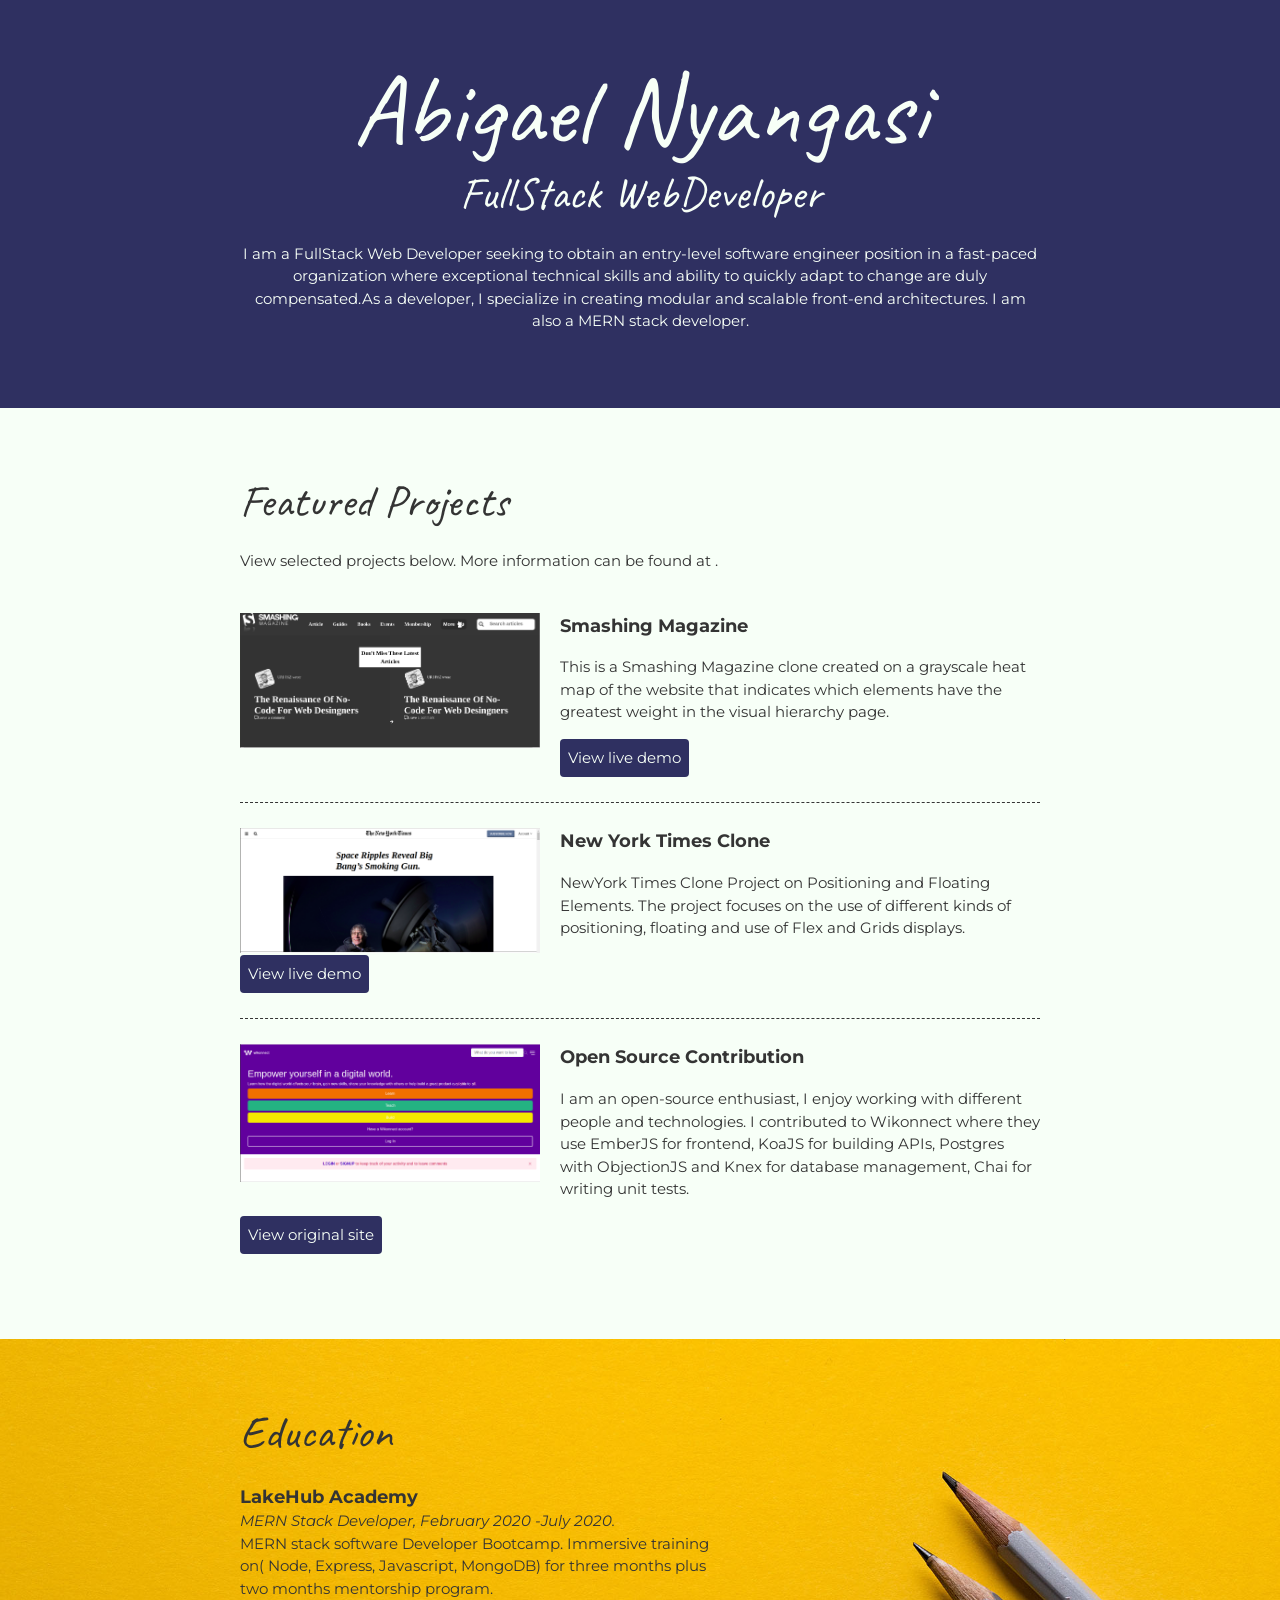
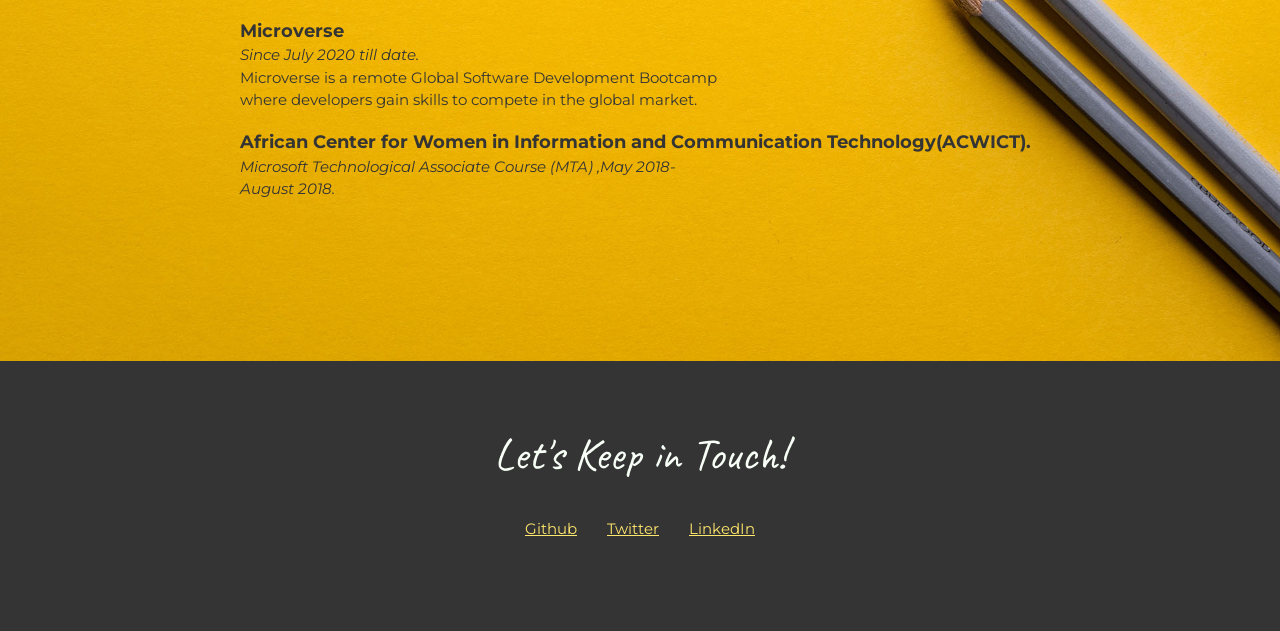
==== index.html @ 342f94f0 "edit files." ====
<!DOCTYPE html>
<html lang="en">
  <head>
    <meta charset="UTF-8">
    <meta name="viewport" content="width=device-width, initial-scale=1.0">
    <title>Abigael Nyangasi, FullStack WebDeveloper</title>
     <link href="https://fonts.googleapis.com/css?family=Caveat|Montserrat:400,600&display=swap" rel="stylesheet">
    <link rel="stylesheet" href="css/styles.css">
  </head>
  <body>
    <main>
      <!-- ***********************  ABOUT / PROFILE  *********************** -->
      <header>
        <div class="content-wrap">
          <h1>Abigael Nyangasi</h1>
          <h2>FullStack WebDeveloper</h2>

          <p>I am a FullStack Web Developer seeking to obtain an entry-level software engineer position in a fast-paced organization where exceptional technical skills and ability to quickly adapt to change are duly compensated.As a developer, I specialize in creating modular and scalable front-end architectures. I am also a MERN stack developer. </p>
        </div>
      </header>

      <!-- ********************  PROJECTS / PORTFOLIO  ********************* -->
      <section class="projects">
        <div class="content-wrap divider">
          <h2>Featured Projects</h2>
          <p>View selected projects below. More information can be found at <a href="https://github.com/IjayAbby"></a>.</p>

          <!-- Project 1 -->
          <section class="project-item">
            <img src="images/smashing-magazine.png" alt="course thumbnail">
            <h3>Smashing Magazine</h3>
            <p>This is a Smashing Magazine clone created on a grayscale heat map of the website that indicates which elements have the greatest weight in the visual hierarchy page.</p>
            <a class="btn" href="https://raw.githack.com/RICKCOYL/Design-Teardown/homepage/index.html" target="_blank"> View live demo</a>
          </section>

          <!-- Project 2 -->
          <section class="project-item">
            <img src="images/nyt-clone.png" alt="website thumbnail">
            <h3>New York Times Clone</h3>
            <p>NewYork Times Clone  Project on Positioning and Floating Elements. The project focuses on the use of different kinds of positioning, floating and use of Flex and Grids displays.</p>
            <a class="btn" href="https://raw.githack.com/IjayAbby/new-york-times-clone/development/index.html" target="_blank">View live demo</a>
          </section>

          <!-- Project 3 -->
          <section class="project-item">
            <img src="images/wikonnect.png" alt="website thumbnail">
            <h3>Open Source Contribution</h3>
            <p>I am an open-source enthusiast, I enjoy working with different people and technologies. I contributed to Wikonnect where they use EmberJS for frontend, KoaJS for building APIs, Postgres with ObjectionJS and Knex for database management, Chai for writing unit tests.</p>
            <a class="btn" href="https://app.wikonnect.org/" target="_blank">View original site</a>
          </section>
        </div>
      </section>


      <!-- ******************  EDUCATION & CERTIFICATIONS ****************** -->
      <section class="education item-details">
        <div class="content-wrap">
          <h2>Education</h2>

          <section>
            <h3>LakeHub Academy</h3>
            <p>MERN Stack Developer, February 2020 -July 2020.</p>
            <p>MERN stack software Developer Bootcamp. Immersive training on( Node, Express, Javascript, MongoDB) for three months plus two months mentorship program.</p>
          </section>

          <section>
            <h3>Microverse</h3>
            <p>Since July 2020 till date.</p>
            <p>Microverse is a remote Global Software Development Bootcamp where developers gain skills to compete in the global market.</p>
          </section>

          <section>
            <h3>African Center for Women in Information and Communication Technology(ACWICT).</h3>
            <p>Microsoft Technological Associate Course (MTA) ,May 2018-August 2018.</p>
          </section>
        </div>
      </section>

      <!-- *****************  CONTACT INFO / SOCIAL MEDIA  ***************** -->
      <footer>
        <div class="content-wrap">
          <h2>Let's Keep in Touch!</h2>

          <!-- Social media and contact links. Add or remove any networks. -->
          <ul class="contact-list">
            <li><a href="https://github.com/IjayAbby">Github</a></li>
            <li><a href="https://twitter.com/Ijay_js" target="_blank">Twitter</a></li>
            <li><a href="https://www.linkedin.com/in/ijayabby4/" target="_blank">LinkedIn</a></li>
          </ul>
        </div>
      </footer>
    </main>
  </body>
</html>
---- css/styles.css ----
/*
COLOR PALETTE
https://coolors.co/f7fff7-343434-2f3061-ffe66d-a1c6d7
#F7FFF7 - almost white
#343434 - dark gray - almost black
#2F3061 - blue dark
#FFE66D - yellow
#A1C6D7 - blue light
*/


/* Global styles
------------------------------------*/
html {
  box-sizing: border-box;
}
*, *:before, *:after {
  box-sizing: inherit;
}

body {
  color: #343434;
  margin: 0;
  padding: 0;
  font-family: 'Montserrat', sans-serif;
  font-size: 15px;
  line-height: 1.5;
}
img {
  width: 300px;
}
a {
  color: #FFE66D;
}
a:hover {
  text-decoration: none;
}
h1, h2 {
  font-family: 'Caveat', cursive;
  font-weight: 400;
  margin: 0;
}
h1 {
  font-size: 100px;
  line-height: 1;
}
h2 {
  font-size: 45px;
}

.content-wrap {
  max-width: 800px;
  width: 85%;
  margin: 0 auto;
  padding: 60px 0;
}
.item-details h3 {
  margin-bottom: 0;
}
.item-details h3 + p {
  font-style: italic;
}
.item-details h3 ~ p {
  margin: 0;
}
.divider > section {
  overflow: hidden;
  border-bottom: 1px dashed #343434;
  padding: 25px 0;
}
.divider > section:last-of-type {
  border: none;
}


/* Profile
------------------------------------*/
header {
  background: #2F3061;
  color: #F7FFF7;
}


/* Projects
------------------------------------*/
.projects {
  background: #F7FFF7;
}
.projects a {
  color: #2F3061;
}
.projects .btn {
  background: #2F3061;
  color: #F7FFF7;
  text-decoration: none;
  padding: 8px;
  border-radius: 4px;
  display: inline-block;
}
.projects .btn:hover {
  background: rgba(47,48,97,80%);
}
.project-item h3 {
  margin-top: 0;
}



/* Work Experience
------------------------------------*/
.work-experience {
  background: #A1C6D7;
}



/* Education
------------------------------------*/
.education {
  background-image: url(../images/joanna-kosinska-unsplash.jpg);
  background-position: top right;
  background-size: cover;
  padding-bottom: 100px;
}
.education p {
  width: 60%;
}


/* Contact Info
------------------------------------*/
footer {
  background: #343434;
  color: #F7FFF7;
}
.contact-list {
  list-style-type: none;
  padding: 0;
}
.contact-list a {
  padding: 5px;
  display: inline-block;
}


/* Responsive
------------------------------------*/
@media screen and (min-width: 750px) {

  header, footer {
    text-align: center;
  }

  .project-item img {
    float: left;
    margin-right: 20px;
  }

  .job-item {
    display: grid;
    grid-template-columns: 1fr 2fr;
    column-gap: 20px;
  }

  .contact-list {
    display: flex;
    justify-content: center;
  }
  .contact-list a {
    padding: 15px;
  }
}

@media screen and (max-width: 749px) {
  h1 {
    font-size: 75px;
    line-height: 0.9;
    margin-bottom: 20px;
  }
  h2 {
    line-height: 1;
  }
}
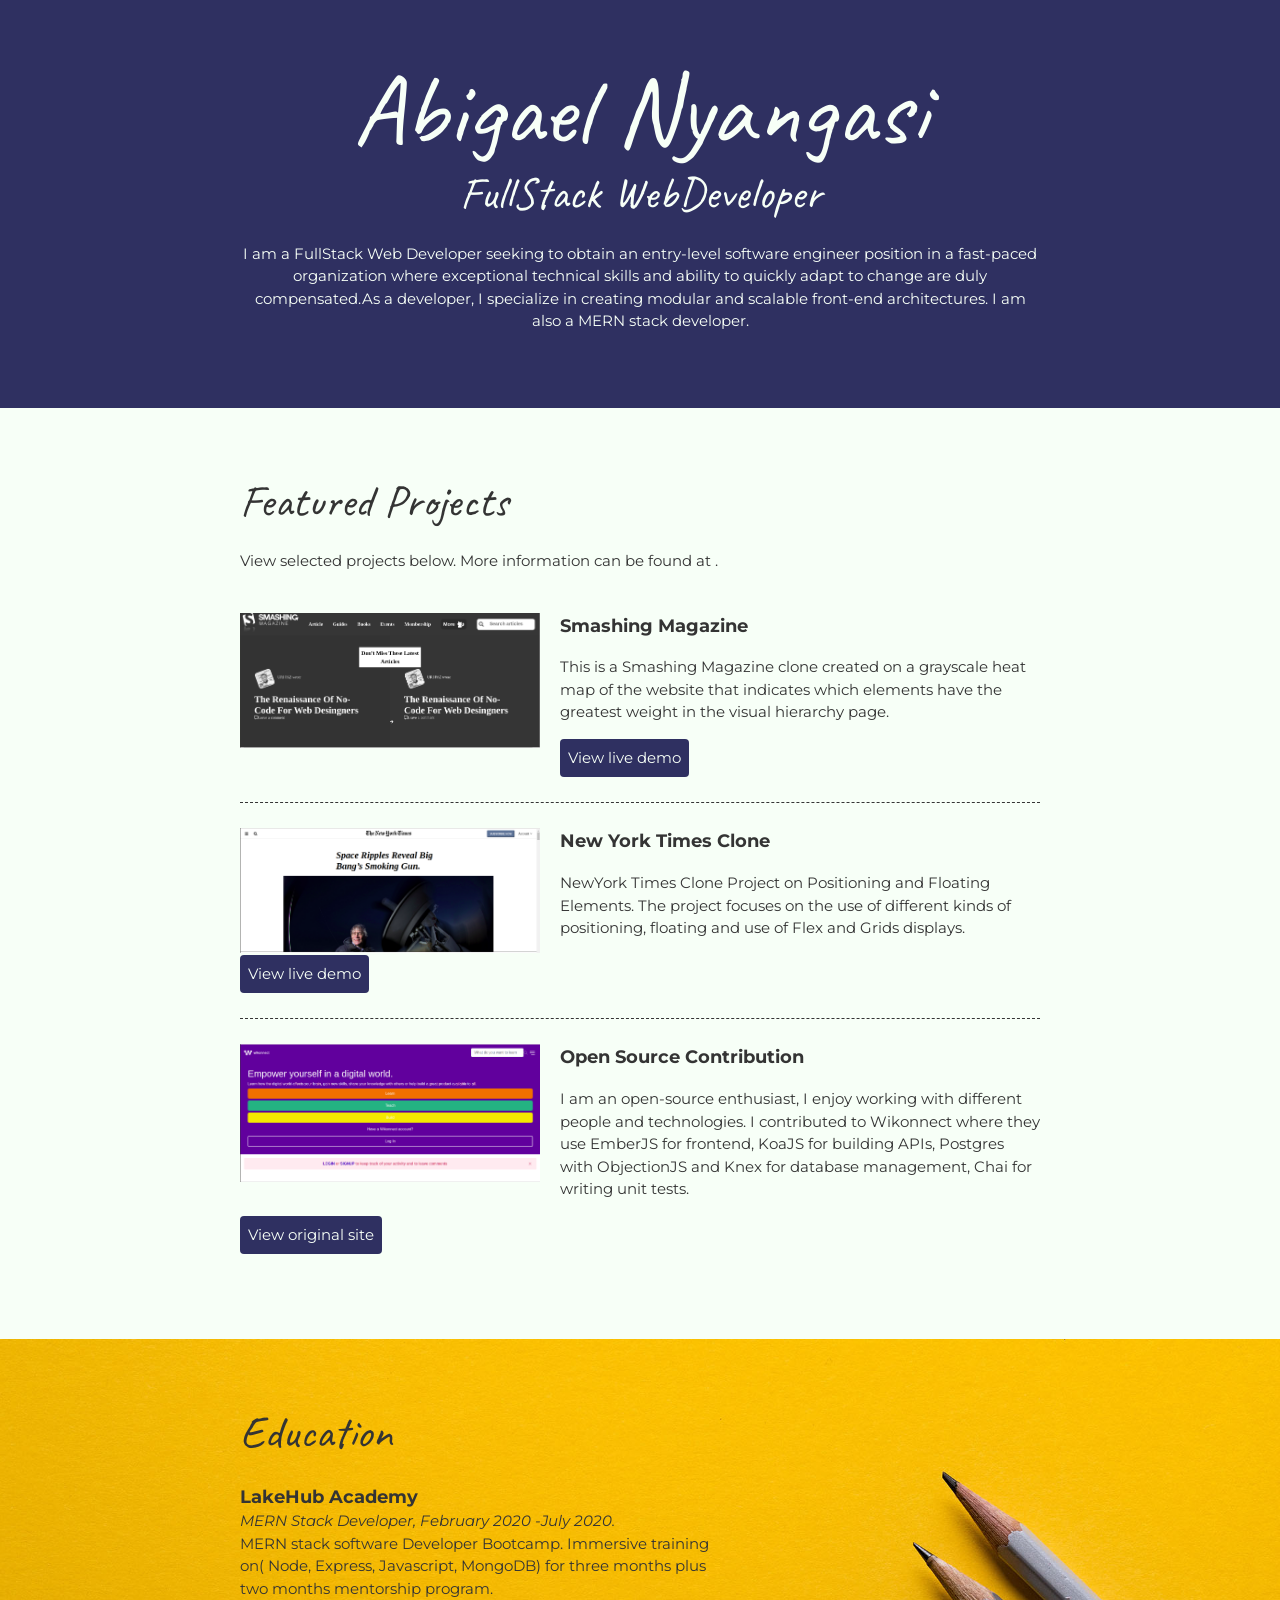
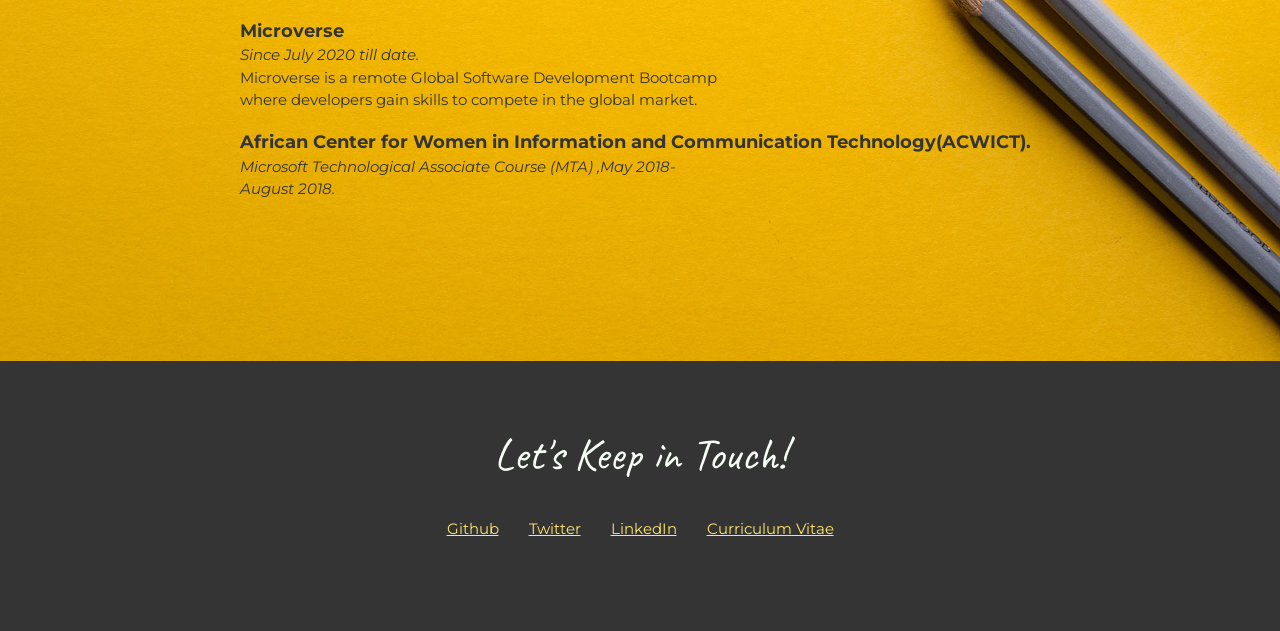
==== commit e04b6925: "add CV" ====
--- a/index.html
+++ b/index.html
@@ -86,6 +86,7 @@
             <li><a href="https://github.com/IjayAbby">Github</a></li>
             <li><a href="https://twitter.com/Ijay_js" target="_blank">Twitter</a></li>
             <li><a href="https://www.linkedin.com/in/ijayabby4/" target="_blank">LinkedIn</a></li>
+            <li><a href="https://docs.google.com/document/d/e/2PACX-1vQItzzzK5fYIqNiJFeEUxYU_uXfC7Uh9HQ_JfchpmYB9hW63qSqbufzVMfv-DG6UM9z_F_53DoTB65W/pub">Curriculum Vitae</a></li>
           </ul>
         </div>
       </footer>
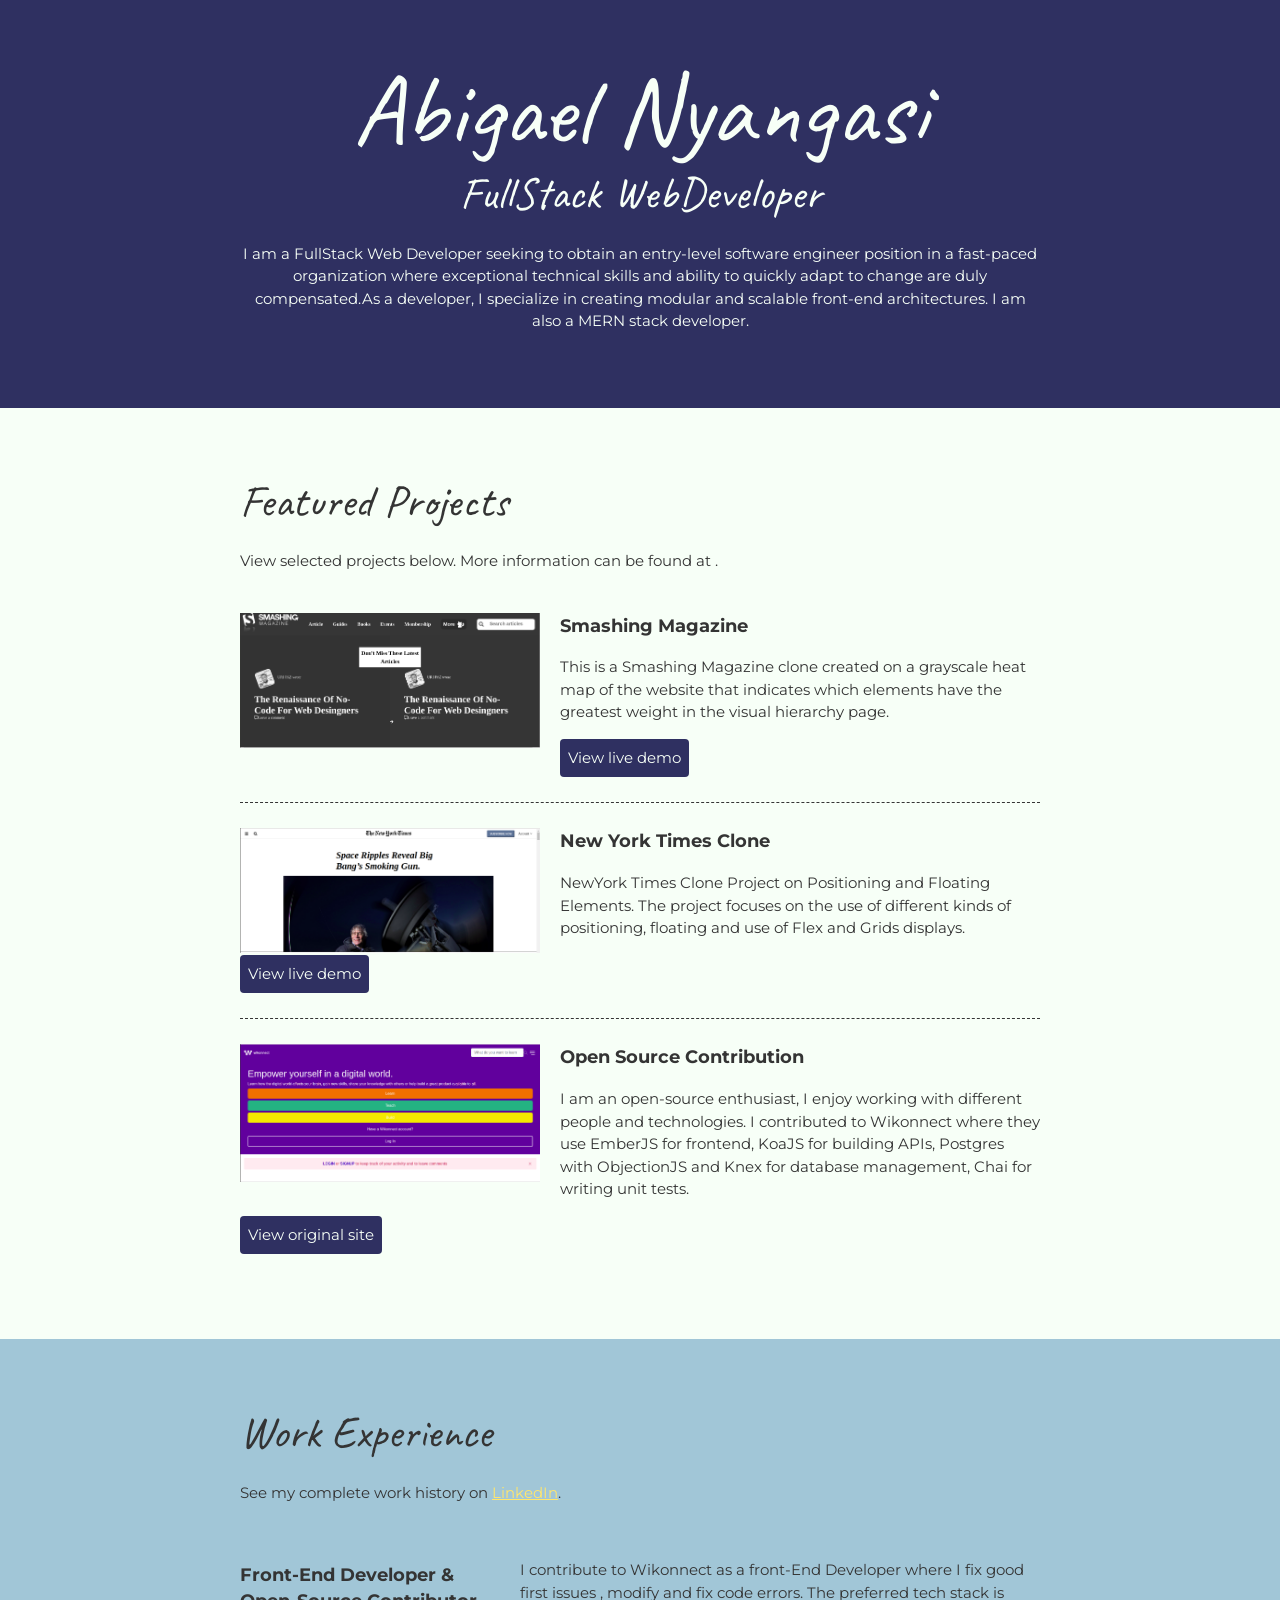
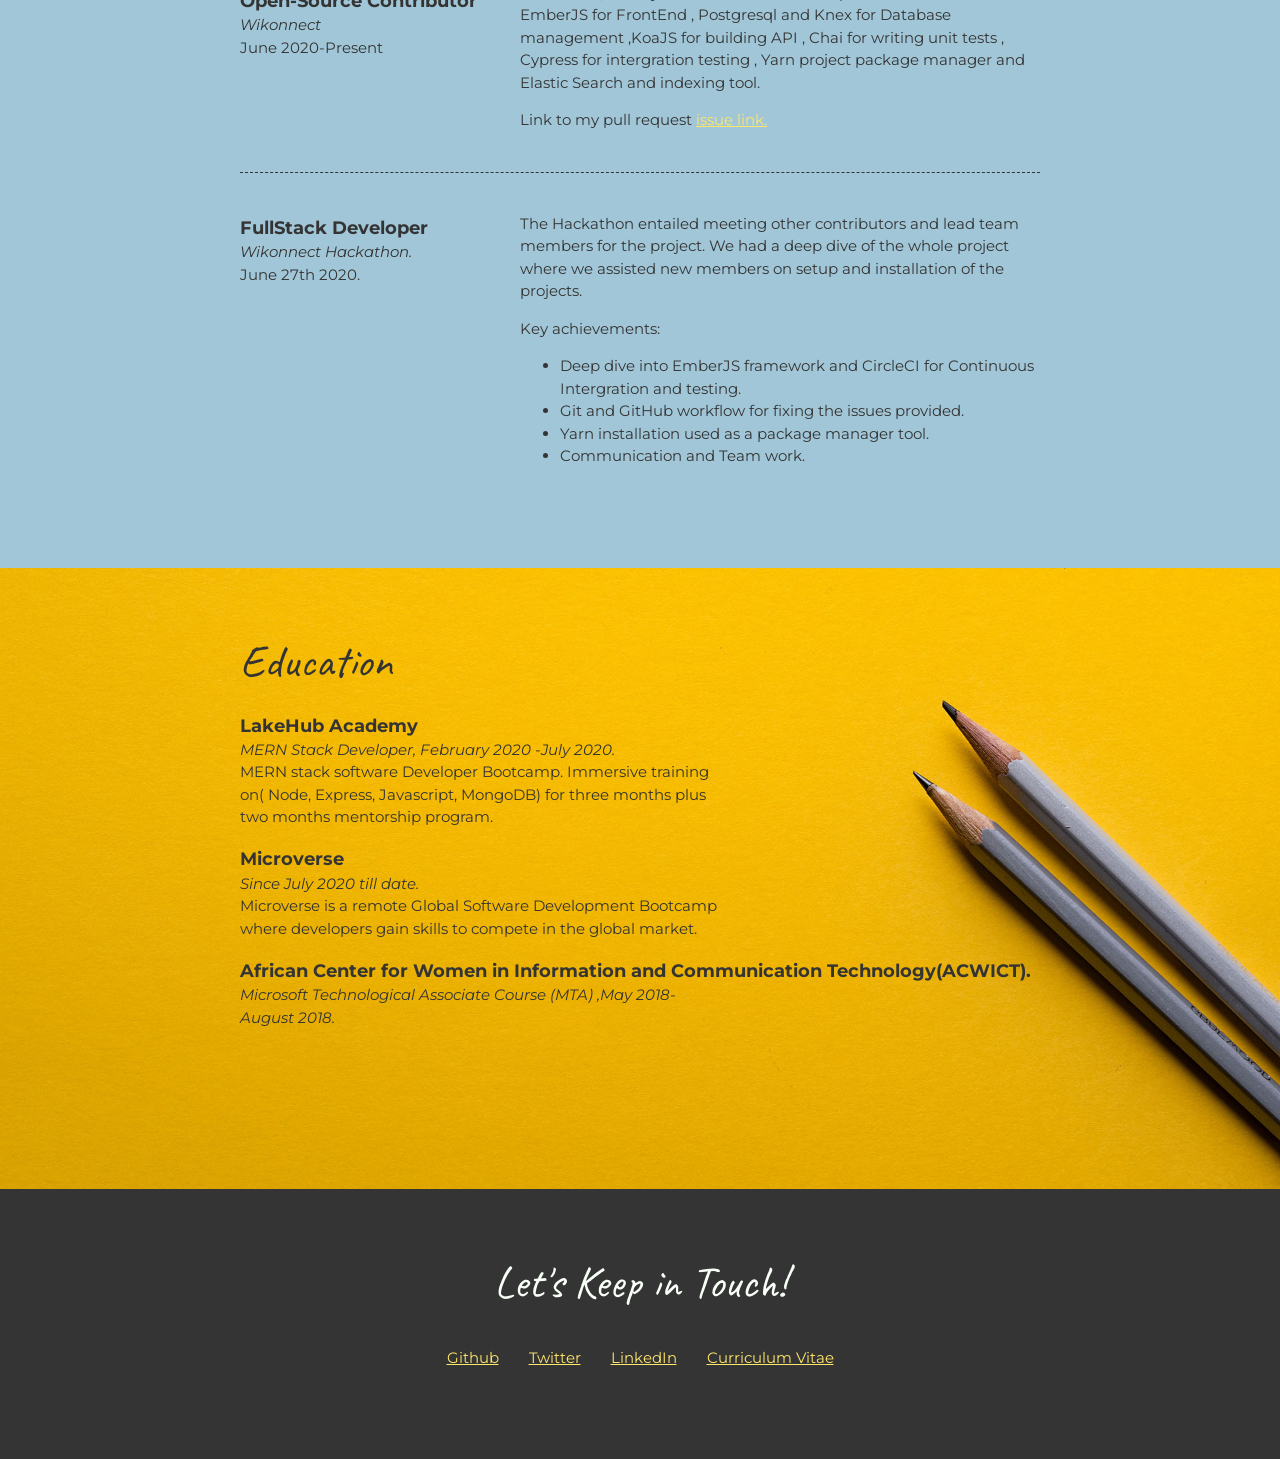
==== commit 6591a67e: "add work-experience" ====
--- a/index.html
+++ b/index.html
@@ -52,6 +52,46 @@
       </section>
 
 
+      <!-- ***********************  WORK EXPERIENCE  *********************** -->
+      <section class="work-experience item-details">
+        <div class="content-wrap divider">
+          <h2>Work Experience</h2>
+          <p>See my complete work history on <a href="https://www.linkedin.com/in/ijayabby4/">LinkedIn</a>.</p>
+
+          <!-- Job 1 -->
+          <section class="job-item">
+            <div class="job-details">
+              <h3>Front-End Developer & Open-Source Contributor</h3>
+              <p>Wikonnect</p>
+              <p>June 2020-Present</p>
+            </div>
+            <div class="job-summary">
+              <p>I contribute to Wikonnect as a front-End Developer where I fix good first issues , modify and fix code errors. The preferred tech stack is EmberJS for FrontEnd , Postgresql and Knex for Database management ,KoaJS for building API , Chai for writing unit tests , Cypress for intergration testing , Yarn project package manager and Elastic Search and indexing tool.  </p>
+              <p>Link to my pull request <a href="https://github.com/tunapanda/wikonnect/pull/317">issue link.</a></p>
+            </div>
+          </section>
+
+          <!-- Job 2 -->
+          <section class="job-item">
+            <div class="job-details">
+              <h3>FullStack Developer</h3>
+              <p>Wikonnect Hackathon.</p>
+              <p>June 27th 2020.</p>
+            </div>
+            <div class="job-details">
+              <p>The Hackathon entailed meeting other contributors and lead team members for the project. We had a deep dive of the whole project where we assisted new members on setup and installation of the projects.</p>
+              <p>Key achievements:</p>
+              <ul>
+                <li>Deep dive into EmberJS framework and CircleCI for Continuous Intergration and testing.</li>
+                <li>Git and GitHub workflow for fixing the issues provided.</li>
+                <li>Yarn installation used as a package manager tool.</li>
+                <li>Communication and Team work.</li>
+              </ul>
+            </div>
+          </section>
+        </div>
+      </section>
+
       <!-- ******************  EDUCATION & CERTIFICATIONS ****************** -->
       <section class="education item-details">
         <div class="content-wrap">
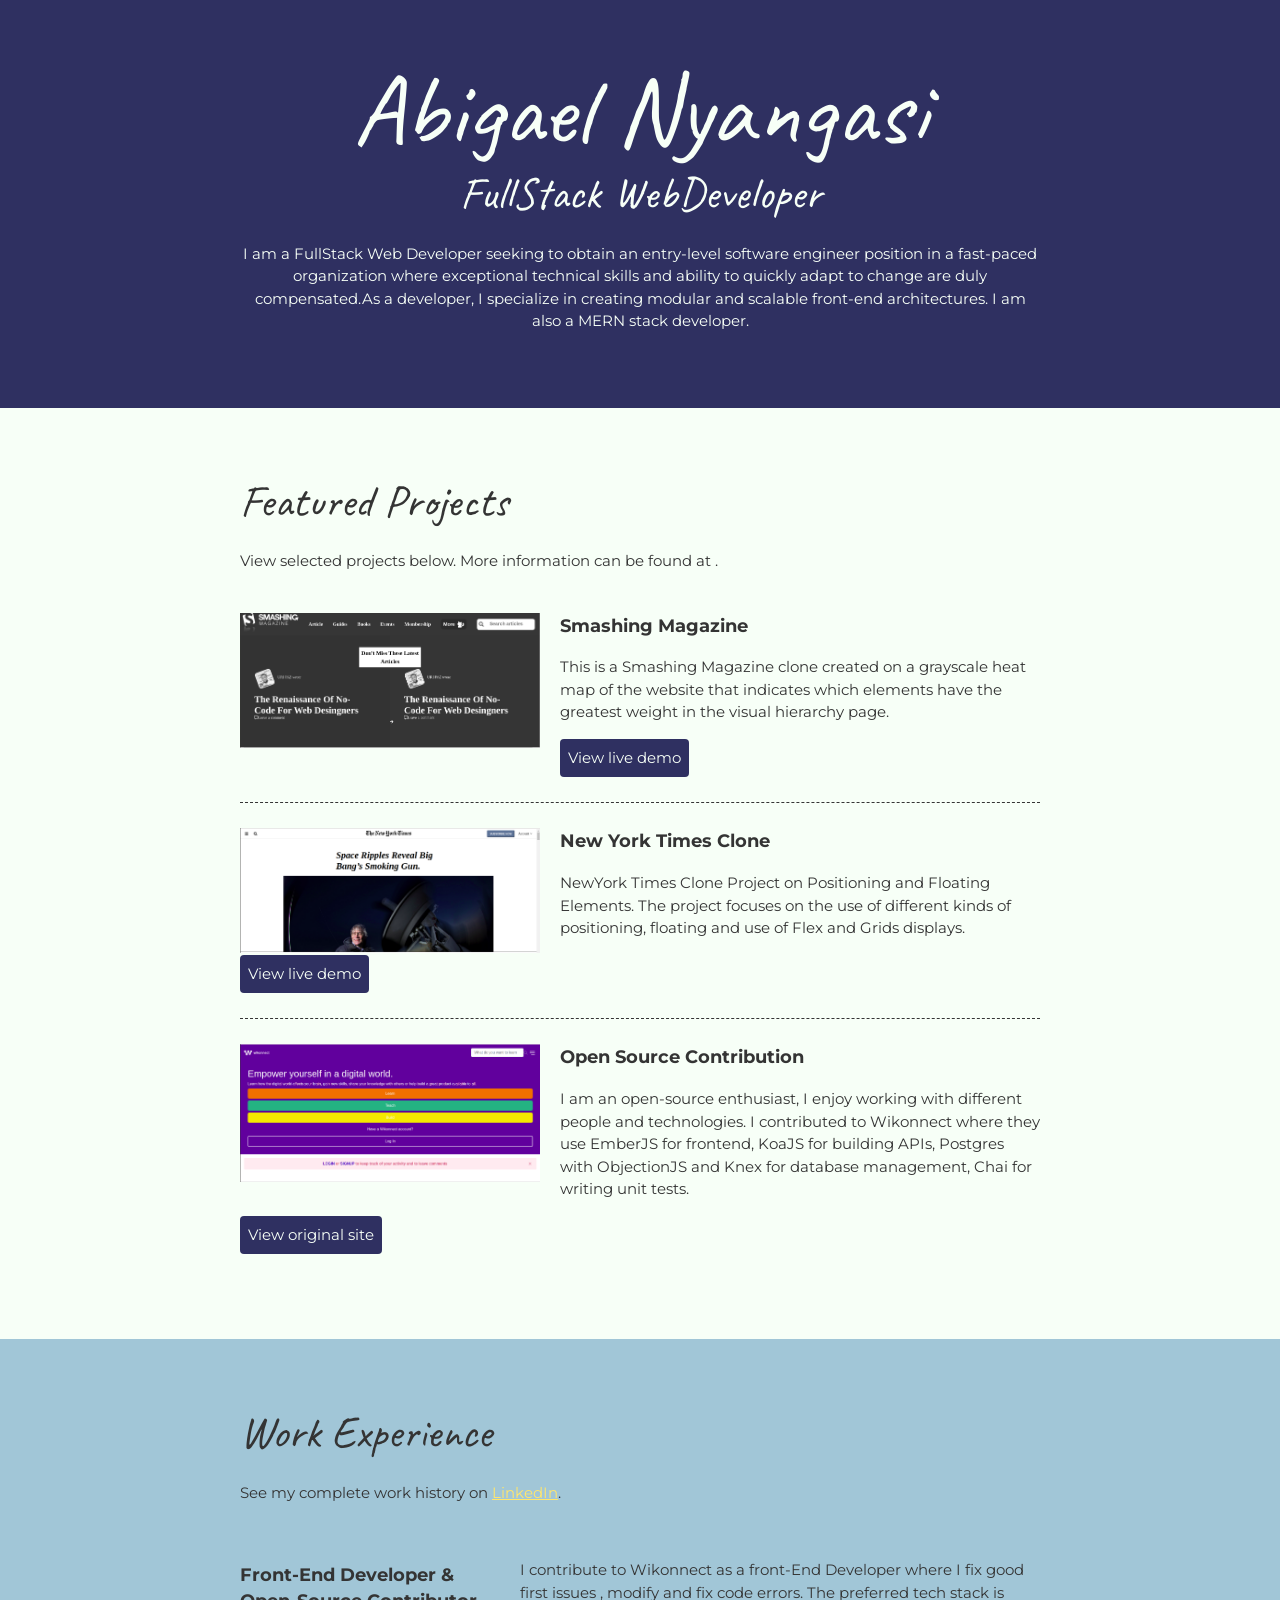
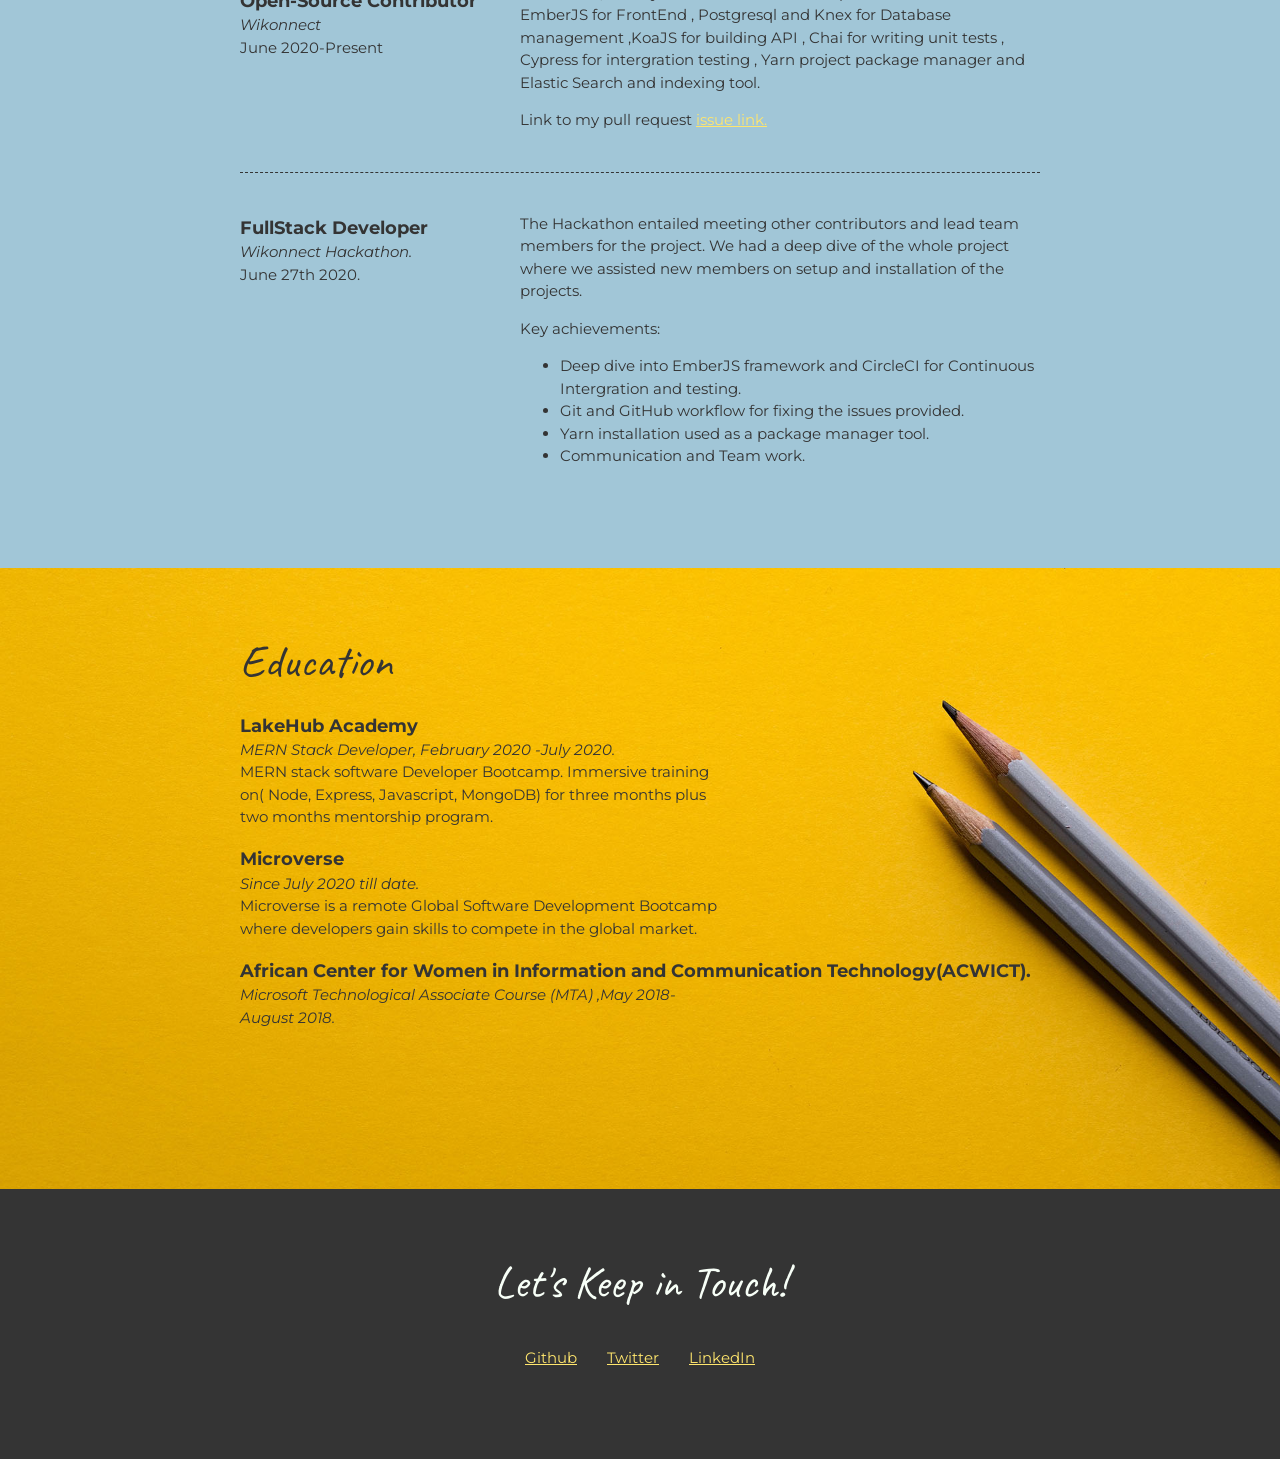
==== commit b4f5ee6c: "adjustments" ====
--- a/index.html
+++ b/index.html
@@ -126,7 +126,6 @@
             <li><a href="https://github.com/IjayAbby">Github</a></li>
             <li><a href="https://twitter.com/Ijay_js" target="_blank">Twitter</a></li>
             <li><a href="https://www.linkedin.com/in/ijayabby4/" target="_blank">LinkedIn</a></li>
-            <li><a href="https://docs.google.com/document/d/e/2PACX-1vQItzzzK5fYIqNiJFeEUxYU_uXfC7Uh9HQ_JfchpmYB9hW63qSqbufzVMfv-DG6UM9z_F_53DoTB65W/pub">Curriculum Vitae</a></li>
           </ul>
         </div>
       </footer>
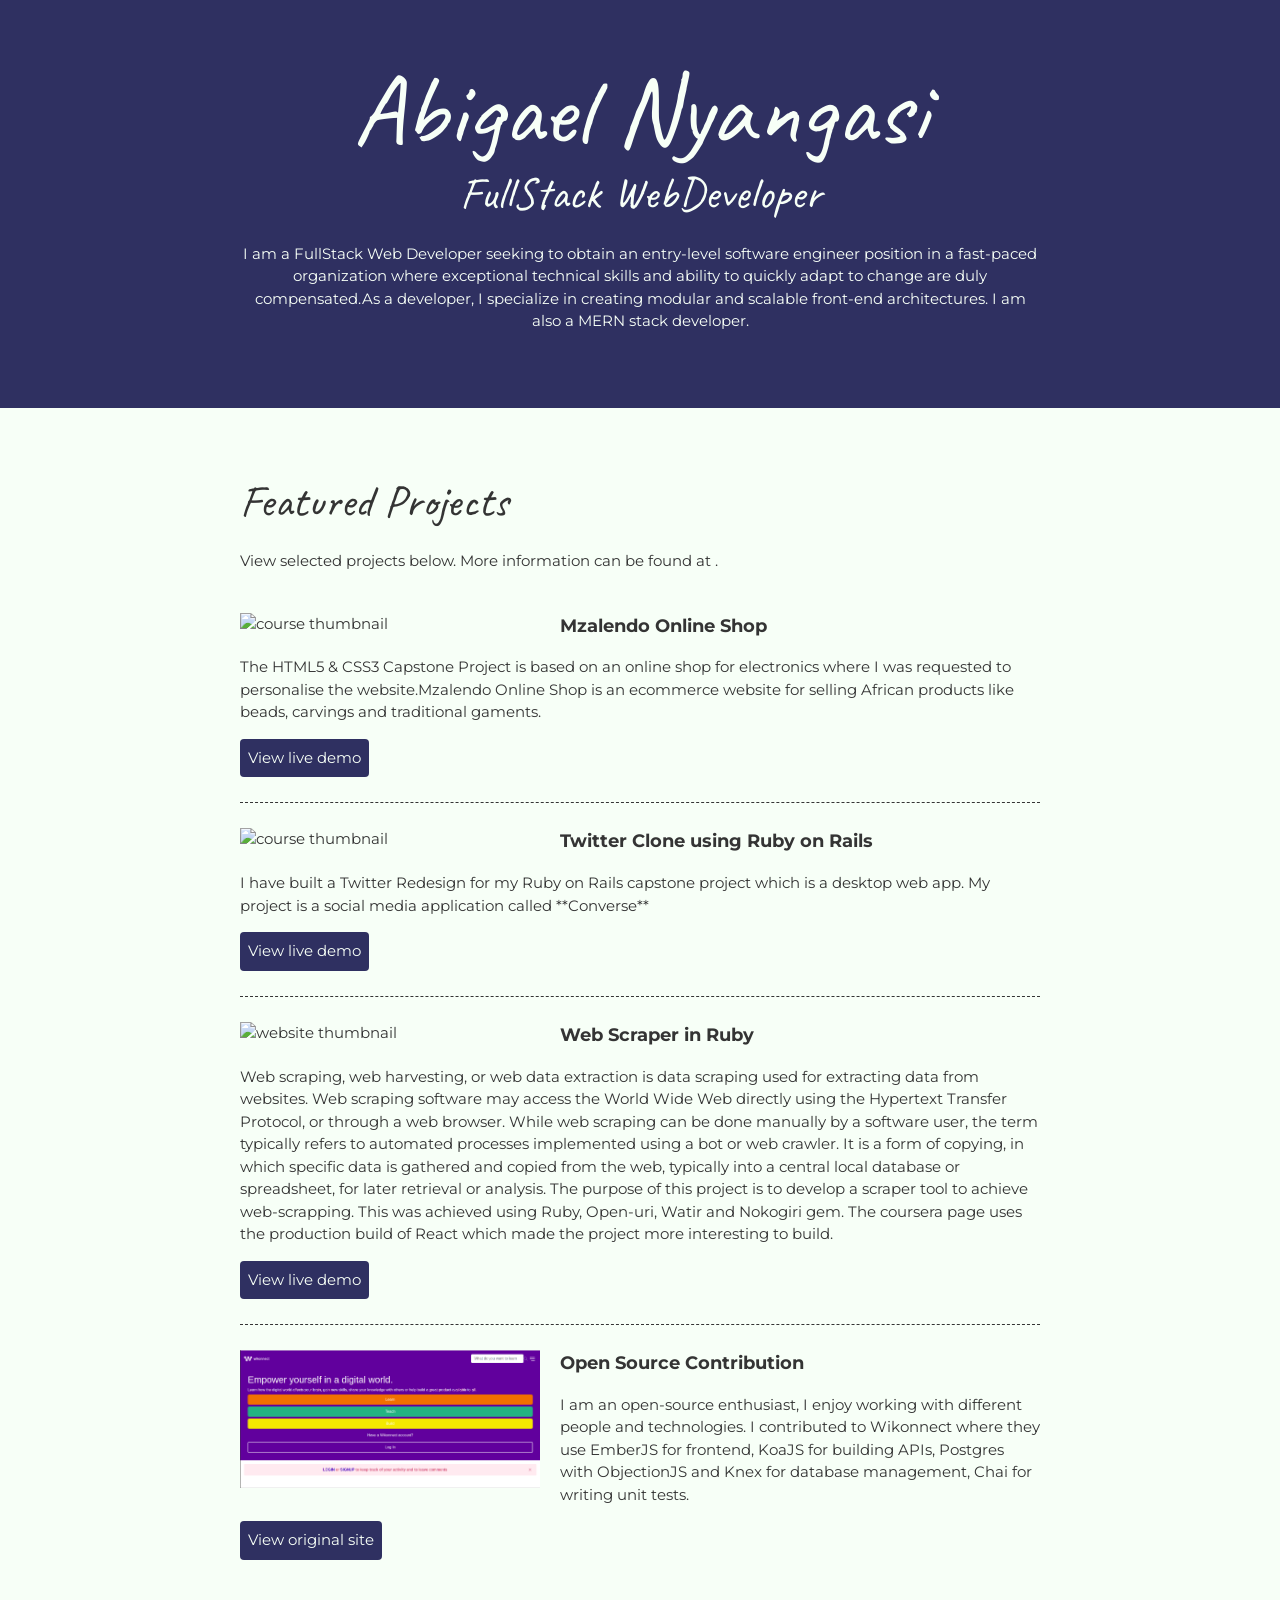
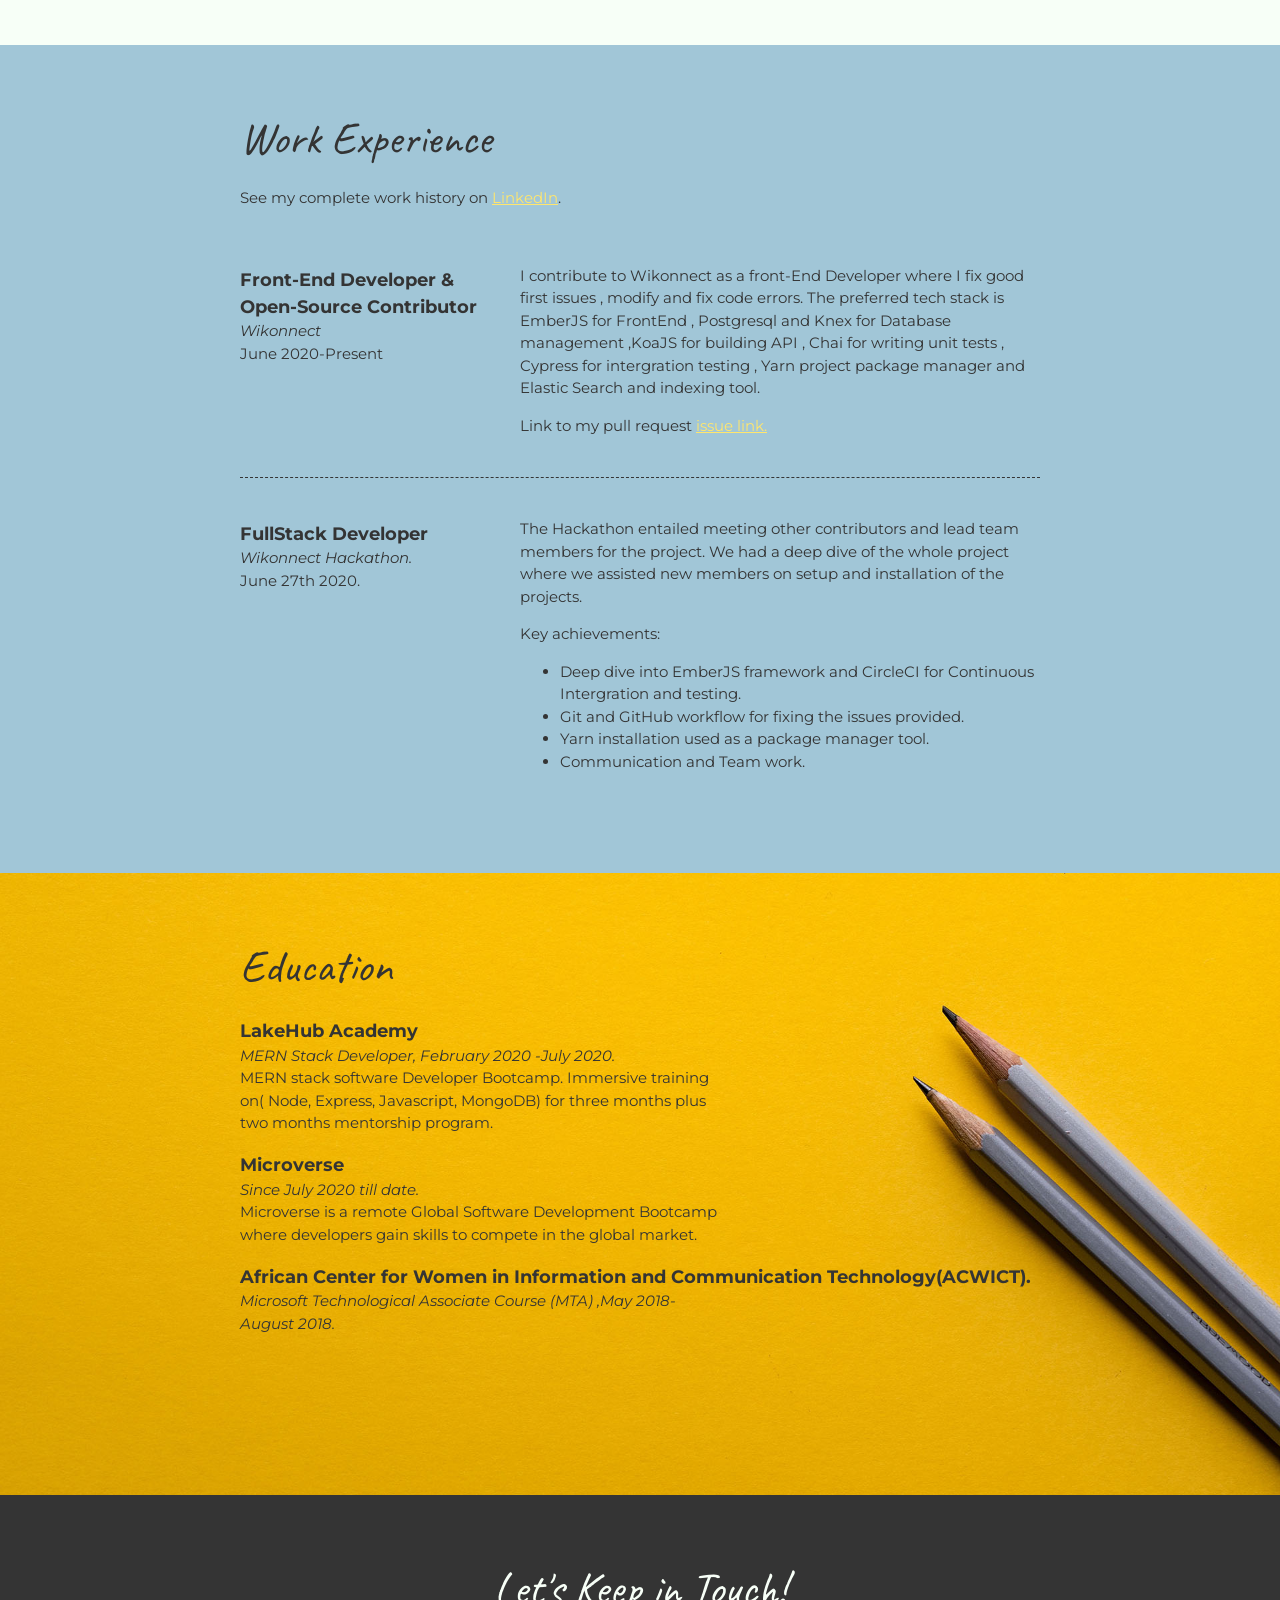
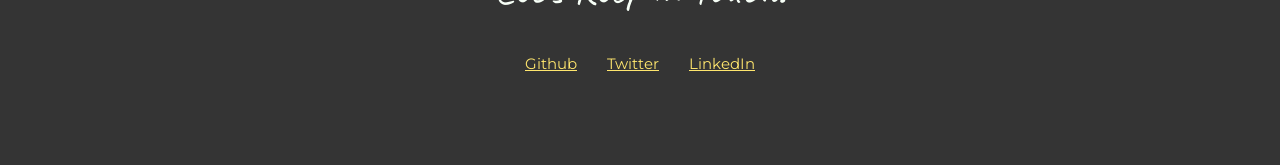
==== commit 050aa06c: "Add projects" ====
--- a/index.html
+++ b/index.html
@@ -1,6 +1,17 @@
 <!DOCTYPE html>
 <html lang="en">
   <head>
+    
+    <!-- Global site tag (gtag.js) - Google Analytics -->
+<script async src="https://www.googletagmanager.com/gtag/js?id=G-7EXC93LXV4"></script>
+<script>
+  window.dataLayer = window.dataLayer || [];
+  function gtag(){dataLayer.push(arguments);}
+  gtag('js', new Date());
+
+  gtag('config', 'G-7EXC93LXV4');
+</script>
+    
     <meta charset="UTF-8">
     <meta name="viewport" content="width=device-width, initial-scale=1.0">
     <title>Abigael Nyangasi, FullStack WebDeveloper</title>
@@ -27,27 +38,39 @@
 
           <!-- Project 1 -->
           <section class="project-item">
-            <img src="images/smashing-magazine.png" alt="course thumbnail">
-            <h3>Smashing Magazine</h3>
-            <p>This is a Smashing Magazine clone created on a grayscale heat map of the website that indicates which elements have the greatest weight in the visual hierarchy page.</p>
-            <a class="btn" href="https://raw.githack.com/RICKCOYL/Design-Teardown/homepage/index.html" target="_blank"> View live demo</a>
+            <img src="https://user-images.githubusercontent.com/43843720/92794589-5e4f2a80-f3b8-11ea-8125-e4a6e2156c56.jpg" alt="course thumbnail">
+            <h3>Mzalendo Online Shop</h3>
+            <p>The HTML5 & CSS3 Capstone Project is based on an online shop for electronics where I was requested to personalise the website.Mzalendo Online Shop is an ecommerce website for selling African products like beads, carvings and traditional gaments.</p>
+            <a class="btn" href="https://raw.githack.com/IjayAbby/Mzalendo-Online-Shop/development/index.html" target="_blank"> View live demo</a>
           </section>
 
-          <!-- Project 2 -->
+            <!-- Project 2 -->
+            <section class="project-item">
+              <img src="https://user-images.githubusercontent.com/43843720/92794589-5e4f2a80-f3b8-11ea-8125-e4a6e2156c56.jpg" alt="course thumbnail">
+              <h3>Twitter Clone using Ruby on Rails</h3>
+              <p>I have built a Twitter Redesign for my Ruby on Rails capstone project which is a desktop web app. My project is a social media application called **Converse**</p>
+              <a class="btn" href="https://twitter-redesign-ror.herokuapp.com/" target="_blank"> View live demo</a>
+            </section>
+
+          <!-- Project 3 -->
           <section class="project-item">
-            <img src="images/nyt-clone.png" alt="website thumbnail">
-            <h3>New York Times Clone</h3>
-            <p>NewYork Times Clone  Project on Positioning and Floating Elements. The project focuses on the use of different kinds of positioning, floating and use of Flex and Grids displays.</p>
-            <a class="btn" href="https://raw.githack.com/IjayAbby/new-york-times-clone/development/index.html" target="_blank">View live demo</a>
+            <img src="https://user-images.githubusercontent.com/43843720/101391176-051e6680-38d5-11eb-94ac-e110fa737c02.png" alt="website thumbnail">
+            <h3>Web Scraper in Ruby</h3>
+            <p>Web scraping, web harvesting, or web data extraction is data scraping used for extracting data from websites. Web scraping software may access the World Wide Web directly using the Hypertext Transfer Protocol, or through a web browser. While web scraping can be done manually by a software user, the term typically refers to automated processes implemented using a bot or web crawler. It is a form of copying, in which specific data is gathered and copied from the web, typically into a central local database or spreadsheet, for later retrieval or analysis.
+            The purpose of this project is to develop a scraper tool to achieve web-scrapping. This was achieved using Ruby, Open-uri, Watir and Nokogiri gem. The coursera page uses the production build of React which made the project more interesting to build.
+            </p>
+            <a class="btn" href="https://github.com/IjayAbby/Web-Scraper-Ruby-Capstone-Project" target="_blank">View live demo</a>
           </section>
 
-          <!-- Project 3 -->
+
+          <!-- Project 4 -->
           <section class="project-item">
             <img src="images/wikonnect.png" alt="website thumbnail">
             <h3>Open Source Contribution</h3>
             <p>I am an open-source enthusiast, I enjoy working with different people and technologies. I contributed to Wikonnect where they use EmberJS for frontend, KoaJS for building APIs, Postgres with ObjectionJS and Knex for database management, Chai for writing unit tests.</p>
             <a class="btn" href="https://app.wikonnect.org/" target="_blank">View original site</a>
           </section>
+
         </div>
       </section>
 
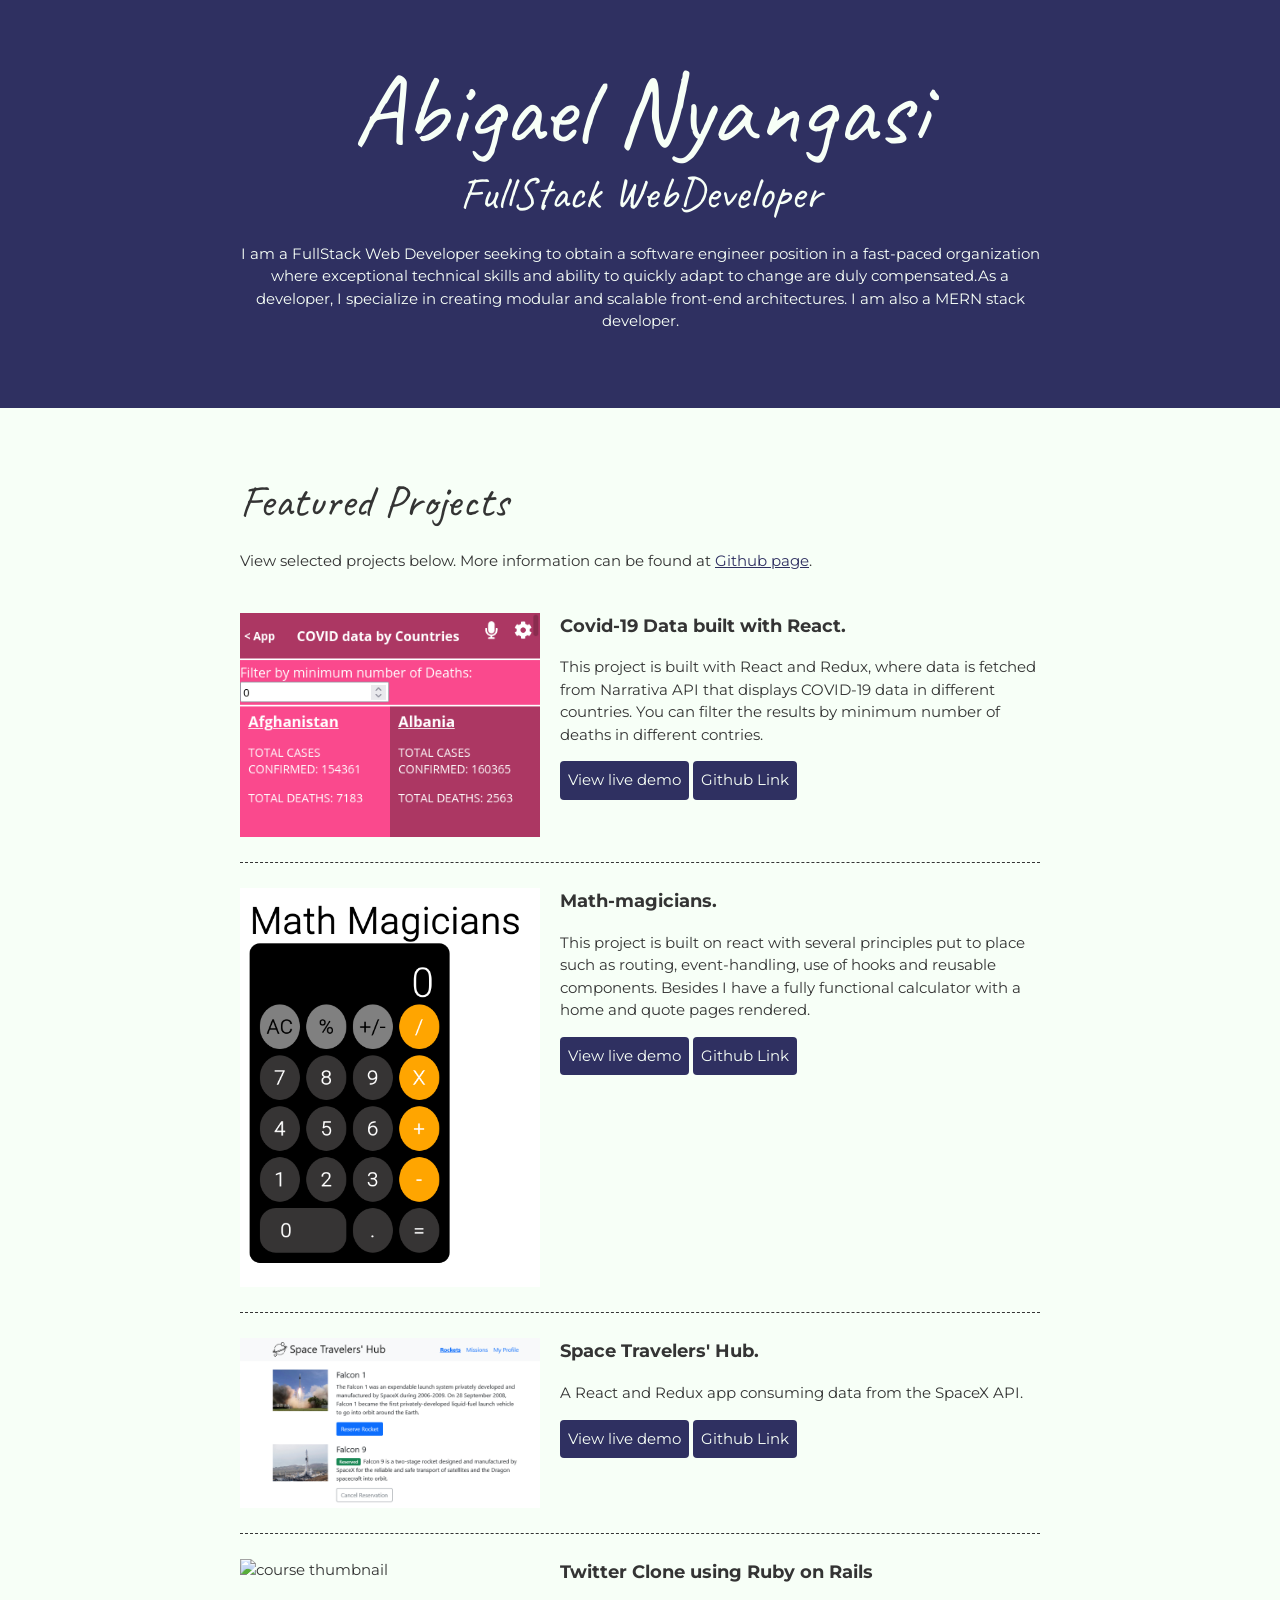
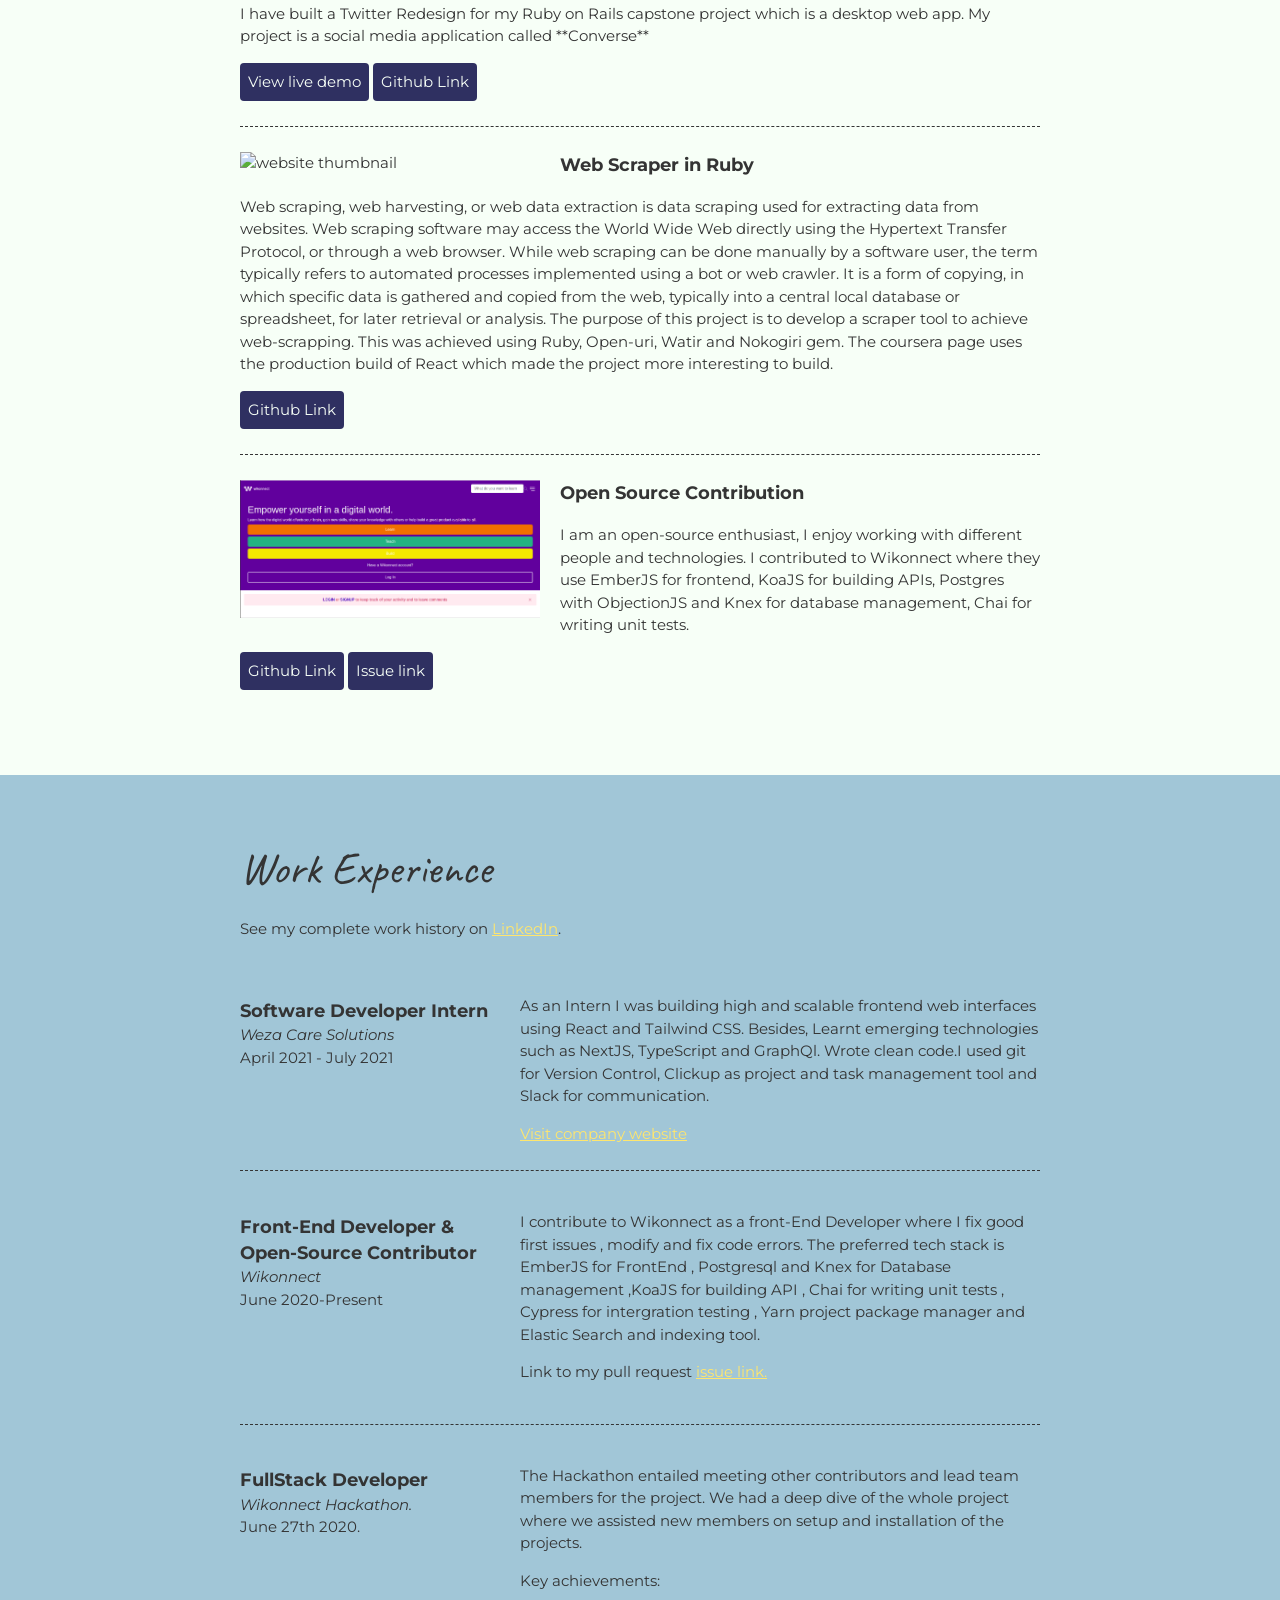
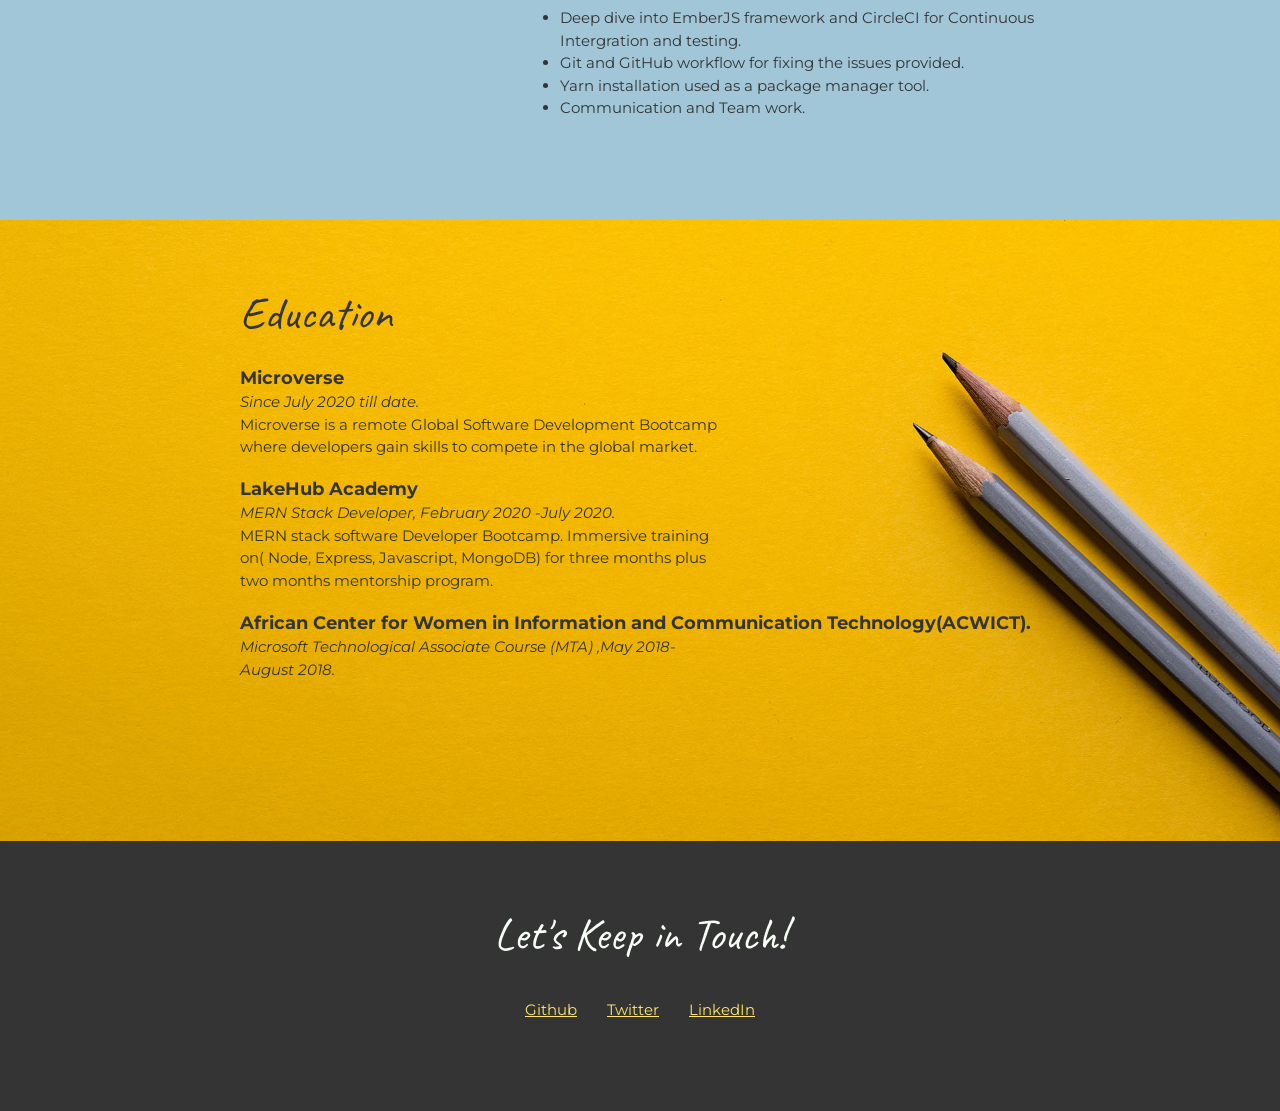
==== commit 0514b05f: "Update projects" ====
--- a/index.html
+++ b/index.html
@@ -1,22 +1,29 @@
 <!DOCTYPE html>
 <html lang="en">
   <head>
-    
     <!-- Global site tag (gtag.js) - Google Analytics -->
-<script async src="https://www.googletagmanager.com/gtag/js?id=G-7EXC93LXV4"></script>
-<script>
-  window.dataLayer = window.dataLayer || [];
-  function gtag(){dataLayer.push(arguments);}
-  gtag('js', new Date());
-
-  gtag('config', 'G-7EXC93LXV4');
-</script>
-    
-    <meta charset="UTF-8">
-    <meta name="viewport" content="width=device-width, initial-scale=1.0">
+    <script
+      async
+      src="https://www.googletagmanager.com/gtag/js?id=G-7EXC93LXV4"
+    ></script>
+    <script>
+      window.dataLayer = window.dataLayer || [];
+      function gtag() {
+        dataLayer.push(arguments);
+      }
+      gtag("js", new Date());
+
+      gtag("config", "G-7EXC93LXV4");
+    </script>
+
+    <meta charset="UTF-8" />
+    <meta name="viewport" content="width=device-width, initial-scale=1.0" />
     <title>Abigael Nyangasi, FullStack WebDeveloper</title>
-     <link href="https://fonts.googleapis.com/css?family=Caveat|Montserrat:400,600&display=swap" rel="stylesheet">
-    <link rel="stylesheet" href="css/styles.css">
+    <link
+      href="https://fonts.googleapis.com/css?family=Caveat|Montserrat:400,600&display=swap"
+      rel="stylesheet"
+    />
+    <link rel="stylesheet" href="css/styles.css" />
   </head>
   <body>
     <main>
@@ -26,7 +33,13 @@
           <h1>Abigael Nyangasi</h1>
           <h2>FullStack WebDeveloper</h2>
 
-          <p>I am a FullStack Web Developer seeking to obtain an entry-level software engineer position in a fast-paced organization where exceptional technical skills and ability to quickly adapt to change are duly compensated.As a developer, I specialize in creating modular and scalable front-end architectures. I am also a MERN stack developer. </p>
+          <p>
+            I am a FullStack Web Developer seeking to obtain a software engineer
+            position in a fast-paced organization where exceptional technical
+            skills and ability to quickly adapt to change are duly
+            compensated.As a developer, I specialize in creating modular and
+            scalable front-end architectures. I am also a MERN stack developer.
+          </p>
         </div>
       </header>
 
@@ -34,54 +47,184 @@
       <section class="projects">
         <div class="content-wrap divider">
           <h2>Featured Projects</h2>
-          <p>View selected projects below. More information can be found at <a href="https://github.com/IjayAbby"></a>.</p>
+          <p>
+            View selected projects below. More information can be found at
+            <a href="https://github.com/IjayAbby">Github page</a>.
+          </p>
 
           <!-- Project 1 -->
           <section class="project-item">
-            <img src="https://user-images.githubusercontent.com/43843720/92794589-5e4f2a80-f3b8-11ea-8125-e4a6e2156c56.jpg" alt="course thumbnail">
-            <h3>Mzalendo Online Shop</h3>
-            <p>The HTML5 & CSS3 Capstone Project is based on an online shop for electronics where I was requested to personalise the website.Mzalendo Online Shop is an ecommerce website for selling African products like beads, carvings and traditional gaments.</p>
-            <a class="btn" href="https://raw.githack.com/IjayAbby/Mzalendo-Online-Shop/development/index.html" target="_blank"> View live demo</a>
-          </section>
-
-            <!-- Project 2 -->
-            <section class="project-item">
-              <img src="https://user-images.githubusercontent.com/43843720/92794589-5e4f2a80-f3b8-11ea-8125-e4a6e2156c56.jpg" alt="course thumbnail">
-              <h3>Twitter Clone using Ruby on Rails</h3>
-              <p>I have built a Twitter Redesign for my Ruby on Rails capstone project which is a desktop web app. My project is a social media application called **Converse**</p>
-              <a class="btn" href="https://twitter-redesign-ror.herokuapp.com/" target="_blank"> View live demo</a>
-            </section>
+            <img src="./images/covid-19.png" alt="course thumbnail" />
+            <h3>Covid-19 Data built with React.</h3>
+            <p>
+              This project is built with React and Redux, where data is fetched
+              from Narrativa API that displays COVID-19 data in different
+              countries. You can filter the results by minimum number of deaths
+              in different contries.
+            </p>
+            <a
+              class="btn"
+              href="https://ecstatic-shockley-f983ac.netlify.app"
+              target="_blank"
+            >
+              View live demo</a
+            >
+            <a
+              class="btn"
+              href="https://github.com/IjayAbby/react-capstone-covid19-data"
+              target="_blank"
+              >Github Link</a
+            >
+          </section>
+
+          <!-- Project 2 -->
+          <section class="project-item">
+            <img src="./images/calculator.png" alt="course thumbnail" />
+            <h3>Math-magicians.</h3>
+            <p>
+              This project is built on react with several principles put to
+              place such as routing, event-handling, use of hooks and reusable
+              components. Besides I have a fully functional calculator with a
+              home and quote pages rendered.
+            </p>
+            <a
+              class="btn"
+              href="https://optimistic-williams-6278f8.netlify.app/"
+              target="_blank"
+            >
+              View live demo</a
+            >
+            <a
+              class="btn"
+              href="https://github.com/IjayAbby/math-magicians"
+              target="_blank"
+              >Github Link</a
+            >
+          </section>
 
           <!-- Project 3 -->
           <section class="project-item">
-            <img src="https://user-images.githubusercontent.com/43843720/101391176-051e6680-38d5-11eb-94ac-e110fa737c02.png" alt="website thumbnail">
+            <img src="./images/space.png" alt="course thumbnail" />
+            <h3>Space Travelers' Hub.</h3>
+            <p>A React and Redux app consuming data from the SpaceX API.</p>
+            <a
+              class="btn"
+              href="https://space-travelers-x.netlify.app/"
+              target="_blank"
+            >
+              View live demo</a
+            >
+            <a
+              class="btn"
+              href="https://github.com/IjayAbby/space-travelers-hub"
+              target="_blank"
+            >
+              Github Link</a
+            >
+          </section>
+
+          <!-- Project 4 -->
+          <section class="project-item">
+            <img
+              src="https://user-images.githubusercontent.com/43843720/111085136-135cce00-8527-11eb-8c70-a943e1112f84.png"
+              alt="course thumbnail"
+            />
+            <h3>Twitter Clone using Ruby on Rails</h3>
+            <p>
+              I have built a Twitter Redesign for my Ruby on Rails capstone
+              project which is a desktop web app. My project is a social media
+              application called **Converse**
+            </p>
+            <a
+              class="btn"
+              href="https://twitter-redesign-ror.herokuapp.com/"
+              target="_blank"
+            >
+              View live demo</a
+            >
+            <a
+              class="btn"
+              href="https://github.com/IjayAbby/Twitter-redesign"
+              target="_blank"
+              >Github Link</a
+            >
+          </section>
+          <!-- Project 5 -->
+          <section class="project-item">
+            <img
+              src="https://user-images.githubusercontent.com/43843720/101391176-051e6680-38d5-11eb-94ac-e110fa737c02.png"
+              alt="website thumbnail"
+            />
             <h3>Web Scraper in Ruby</h3>
-            <p>Web scraping, web harvesting, or web data extraction is data scraping used for extracting data from websites. Web scraping software may access the World Wide Web directly using the Hypertext Transfer Protocol, or through a web browser. While web scraping can be done manually by a software user, the term typically refers to automated processes implemented using a bot or web crawler. It is a form of copying, in which specific data is gathered and copied from the web, typically into a central local database or spreadsheet, for later retrieval or analysis.
-            The purpose of this project is to develop a scraper tool to achieve web-scrapping. This was achieved using Ruby, Open-uri, Watir and Nokogiri gem. The coursera page uses the production build of React which made the project more interesting to build.
-            </p>
-            <a class="btn" href="https://github.com/IjayAbby/Web-Scraper-Ruby-Capstone-Project" target="_blank">View live demo</a>
-          </section>
-
-
-          <!-- Project 4 -->
-          <section class="project-item">
-            <img src="images/wikonnect.png" alt="website thumbnail">
+            <p>
+              Web scraping, web harvesting, or web data extraction is data
+              scraping used for extracting data from websites. Web scraping
+              software may access the World Wide Web directly using the
+              Hypertext Transfer Protocol, or through a web browser. While web
+              scraping can be done manually by a software user, the term
+              typically refers to automated processes implemented using a bot or
+              web crawler. It is a form of copying, in which specific data is
+              gathered and copied from the web, typically into a central local
+              database or spreadsheet, for later retrieval or analysis. The
+              purpose of this project is to develop a scraper tool to achieve
+              web-scrapping. This was achieved using Ruby, Open-uri, Watir and
+              Nokogiri gem. The coursera page uses the production build of React
+              which made the project more interesting to build.
+            </p>
+            <a
+              class="btn"
+              href="https://github.com/IjayAbby/Web-Scraper-Ruby-Capstone-Project"
+              target="_blank"
+              >Github Link</a
+            >
+          </section>
+
+          <!-- Project 6 -->
+          <section class="project-item">
+            <img src="images/wikonnect.png" alt="website thumbnail" />
             <h3>Open Source Contribution</h3>
-            <p>I am an open-source enthusiast, I enjoy working with different people and technologies. I contributed to Wikonnect where they use EmberJS for frontend, KoaJS for building APIs, Postgres with ObjectionJS and Knex for database management, Chai for writing unit tests.</p>
-            <a class="btn" href="https://app.wikonnect.org/" target="_blank">View original site</a>
-          </section>
-
+            <p>
+              I am an open-source enthusiast, I enjoy working with different
+              people and technologies. I contributed to Wikonnect where they use
+              EmberJS for frontend, KoaJS for building APIs, Postgres with
+              ObjectionJS and Knex for database management, Chai for writing
+              unit tests.
+            </p>
+            <a class="btn" href="https://github.com/tunapanda/wikonnect" target="_blank">Github Link</a>
+            <a class="btn" href="https://github.com/tunapanda/wikonnect/pull/317" target="_blank">Issue link</a>
+          </section>
         </div>
       </section>
-
 
       <!-- ***********************  WORK EXPERIENCE  *********************** -->
       <section class="work-experience item-details">
         <div class="content-wrap divider">
           <h2>Work Experience</h2>
-          <p>See my complete work history on <a href="https://www.linkedin.com/in/ijayabby4/">LinkedIn</a>.</p>
+          <p>
+            See my complete work history on
+            <a href="https://www.linkedin.com/in/ijayabby4/">LinkedIn</a>.
+          </p>
 
           <!-- Job 1 -->
+          <section class="job-item">
+            <div class="job-details">
+              <h3>Software Developer Intern</h3>
+              <p>Weza Care Solutions</p>
+              <p>April 2021 - July 2021</p>
+            </div>
+            <div class="job-summary">
+              <p>
+                As an Intern I was building high and scalable frontend web
+                interfaces using React and Tailwind CSS. Besides, Learnt
+                emerging technologies such as NextJS, TypeScript and GraphQl.
+                Wrote clean code.I used git for Version Control, Clickup as
+                project and task management tool and Slack for communication.
+              </p>
+              <a href="https://wezacare.org/">Visit company website</a>
+            </div>
+          </section>
+
+          <!-- Job 2 -->
           <section class="job-item">
             <div class="job-details">
               <h3>Front-End Developer & Open-Source Contributor</h3>
@@ -89,12 +232,24 @@
               <p>June 2020-Present</p>
             </div>
             <div class="job-summary">
-              <p>I contribute to Wikonnect as a front-End Developer where I fix good first issues , modify and fix code errors. The preferred tech stack is EmberJS for FrontEnd , Postgresql and Knex for Database management ,KoaJS for building API , Chai for writing unit tests , Cypress for intergration testing , Yarn project package manager and Elastic Search and indexing tool.  </p>
-              <p>Link to my pull request <a href="https://github.com/tunapanda/wikonnect/pull/317">issue link.</a></p>
-            </div>
-          </section>
-
-          <!-- Job 2 -->
+              <p>
+                I contribute to Wikonnect as a front-End Developer where I fix
+                good first issues , modify and fix code errors. The preferred
+                tech stack is EmberJS for FrontEnd , Postgresql and Knex for
+                Database management ,KoaJS for building API , Chai for writing
+                unit tests , Cypress for intergration testing , Yarn project
+                package manager and Elastic Search and indexing tool.
+              </p>
+              <p>
+                Link to my pull request
+                <a href="https://github.com/tunapanda/wikonnect/pull/317"
+                  >issue link.</a
+                >
+              </p>
+            </div>
+          </section>
+
+          <!-- Job 3 -->
           <section class="job-item">
             <div class="job-details">
               <h3>FullStack Developer</h3>
@@ -102,10 +257,18 @@
               <p>June 27th 2020.</p>
             </div>
             <div class="job-details">
-              <p>The Hackathon entailed meeting other contributors and lead team members for the project. We had a deep dive of the whole project where we assisted new members on setup and installation of the projects.</p>
+              <p>
+                The Hackathon entailed meeting other contributors and lead team
+                members for the project. We had a deep dive of the whole project
+                where we assisted new members on setup and installation of the
+                projects.
+              </p>
               <p>Key achievements:</p>
               <ul>
-                <li>Deep dive into EmberJS framework and CircleCI for Continuous Intergration and testing.</li>
+                <li>
+                  Deep dive into EmberJS framework and CircleCI for Continuous
+                  Intergration and testing.
+                </li>
                 <li>Git and GitHub workflow for fixing the issues provided.</li>
                 <li>Yarn installation used as a package manager tool.</li>
                 <li>Communication and Team work.</li>
@@ -121,20 +284,33 @@
           <h2>Education</h2>
 
           <section>
+            <h3>Microverse</h3>
+            <p>Since July 2020 till date.</p>
+            <p>
+              Microverse is a remote Global Software Development Bootcamp where
+              developers gain skills to compete in the global market.
+            </p>
+          </section>
+
+          <section>
             <h3>LakeHub Academy</h3>
             <p>MERN Stack Developer, February 2020 -July 2020.</p>
-            <p>MERN stack software Developer Bootcamp. Immersive training on( Node, Express, Javascript, MongoDB) for three months plus two months mentorship program.</p>
+            <p>
+              MERN stack software Developer Bootcamp. Immersive training on(
+              Node, Express, Javascript, MongoDB) for three months plus two
+              months mentorship program.
+            </p>
           </section>
 
           <section>
-            <h3>Microverse</h3>
-            <p>Since July 2020 till date.</p>
-            <p>Microverse is a remote Global Software Development Bootcamp where developers gain skills to compete in the global market.</p>
-          </section>
-
-          <section>
-            <h3>African Center for Women in Information and Communication Technology(ACWICT).</h3>
-            <p>Microsoft Technological Associate Course (MTA) ,May 2018-August 2018.</p>
+            <h3>
+              African Center for Women in Information and Communication
+              Technology(ACWICT).
+            </h3>
+            <p>
+              Microsoft Technological Associate Course (MTA) ,May 2018-August
+              2018.
+            </p>
           </section>
         </div>
       </section>
@@ -147,8 +323,14 @@
           <!-- Social media and contact links. Add or remove any networks. -->
           <ul class="contact-list">
             <li><a href="https://github.com/IjayAbby">Github</a></li>
-            <li><a href="https://twitter.com/Ijay_js" target="_blank">Twitter</a></li>
-            <li><a href="https://www.linkedin.com/in/ijayabby4/" target="_blank">LinkedIn</a></li>
+            <li>
+              <a href="https://twitter.com/Ijay_js" target="_blank">Twitter</a>
+            </li>
+            <li>
+              <a href="https://www.linkedin.com/in/ijayabby4/" target="_blank"
+                >LinkedIn</a
+              >
+            </li>
           </ul>
         </div>
       </footer>
